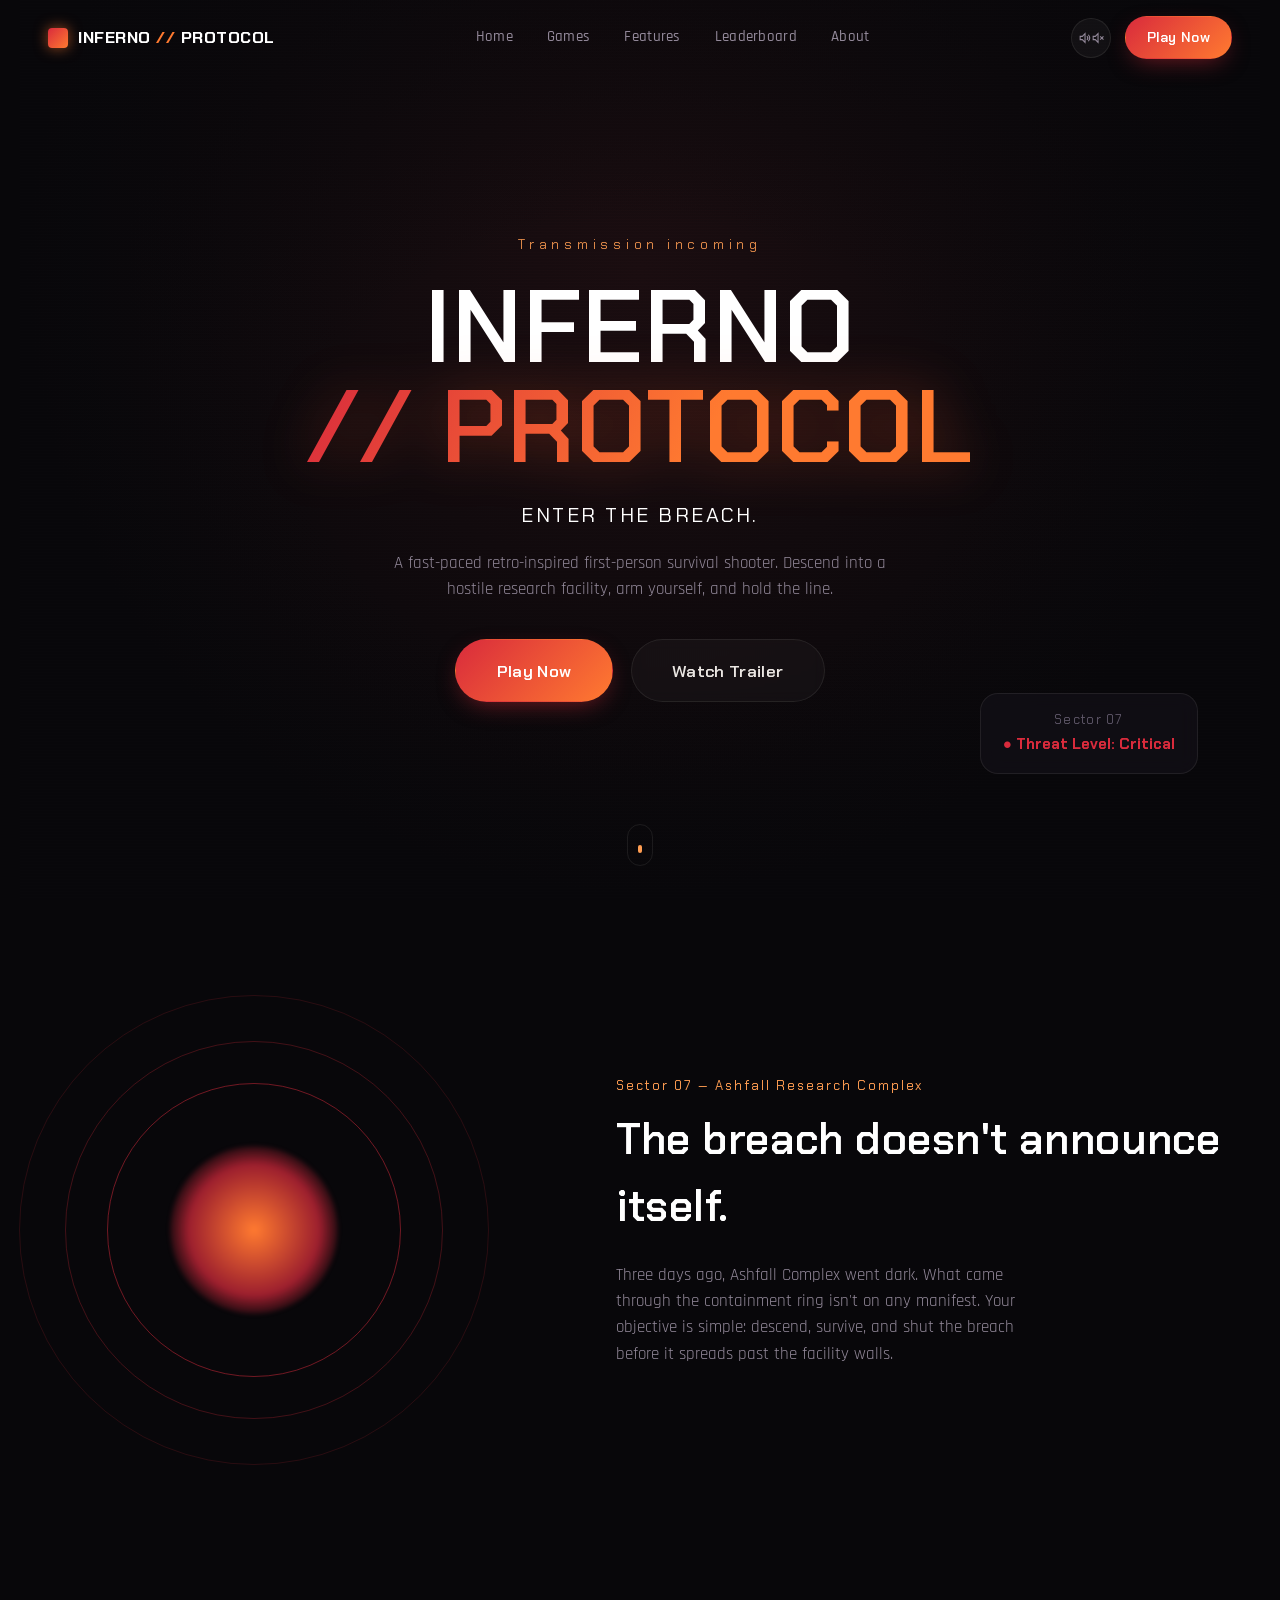
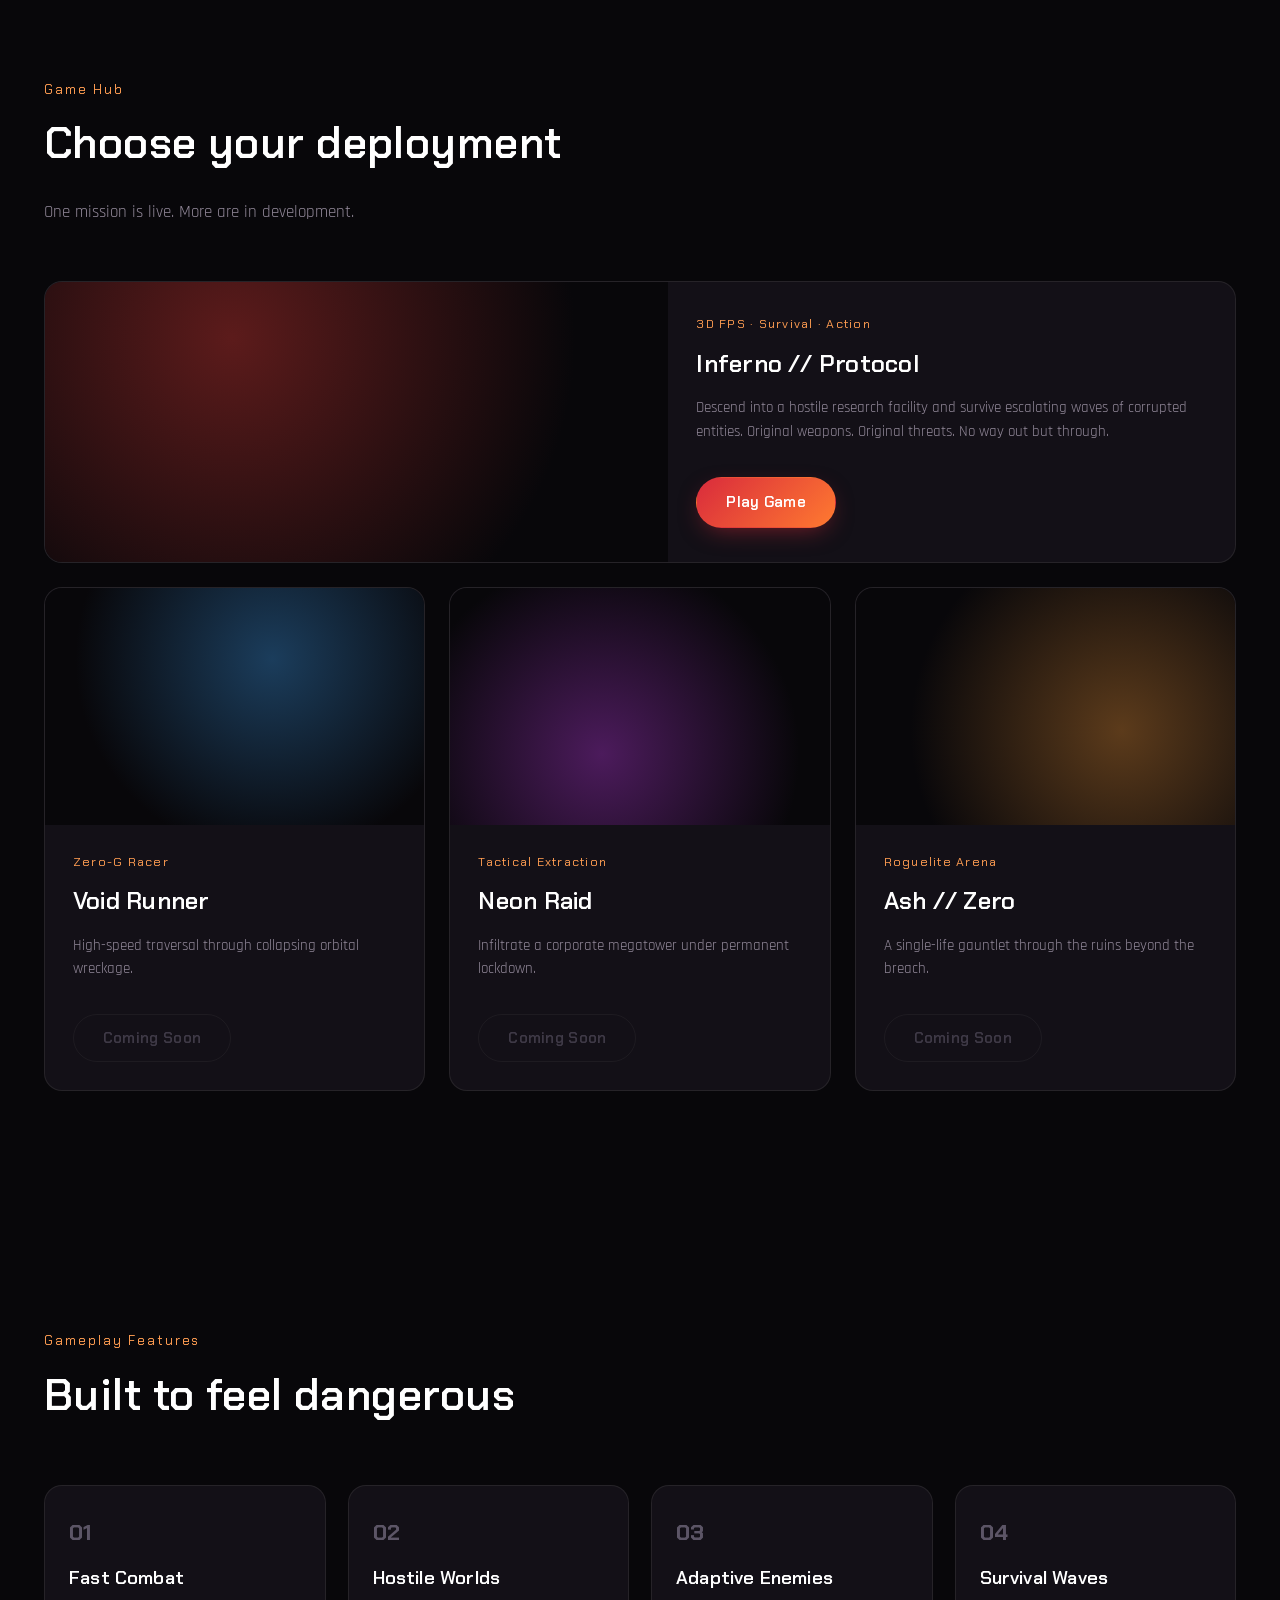
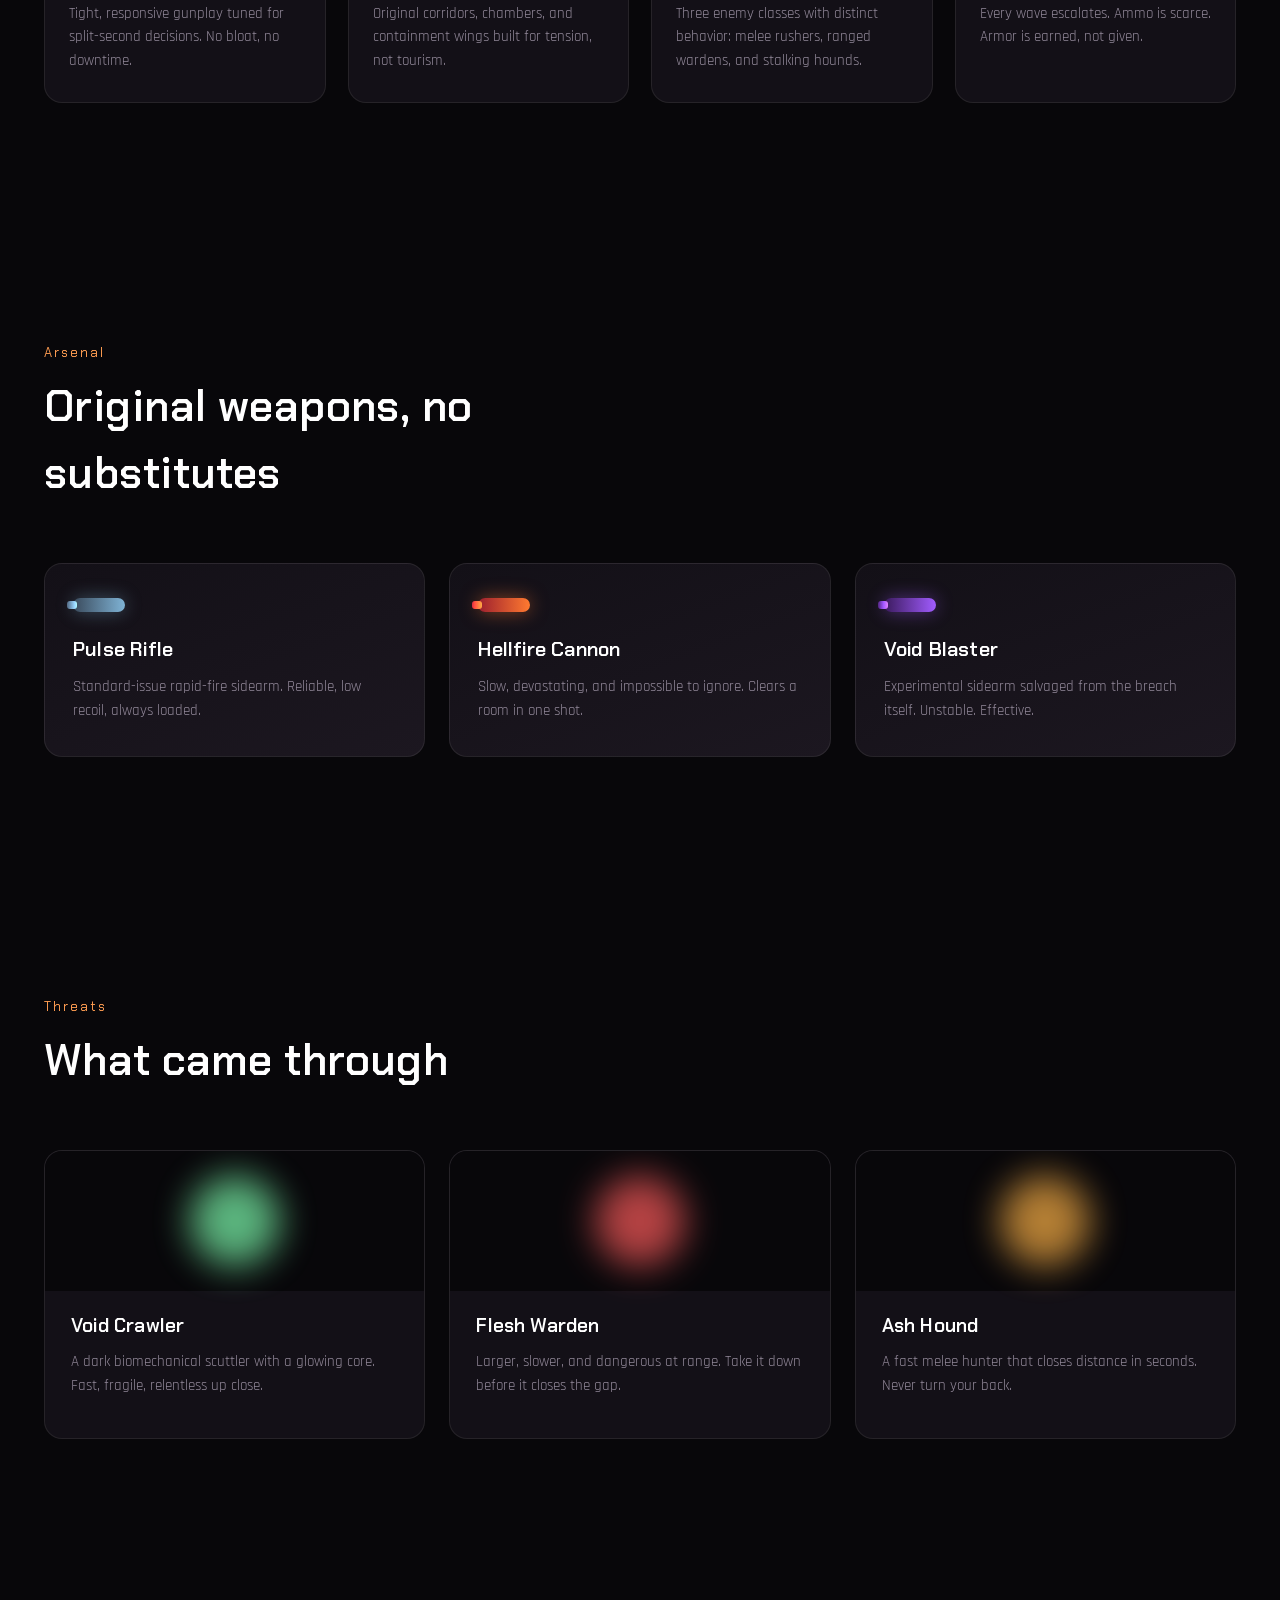
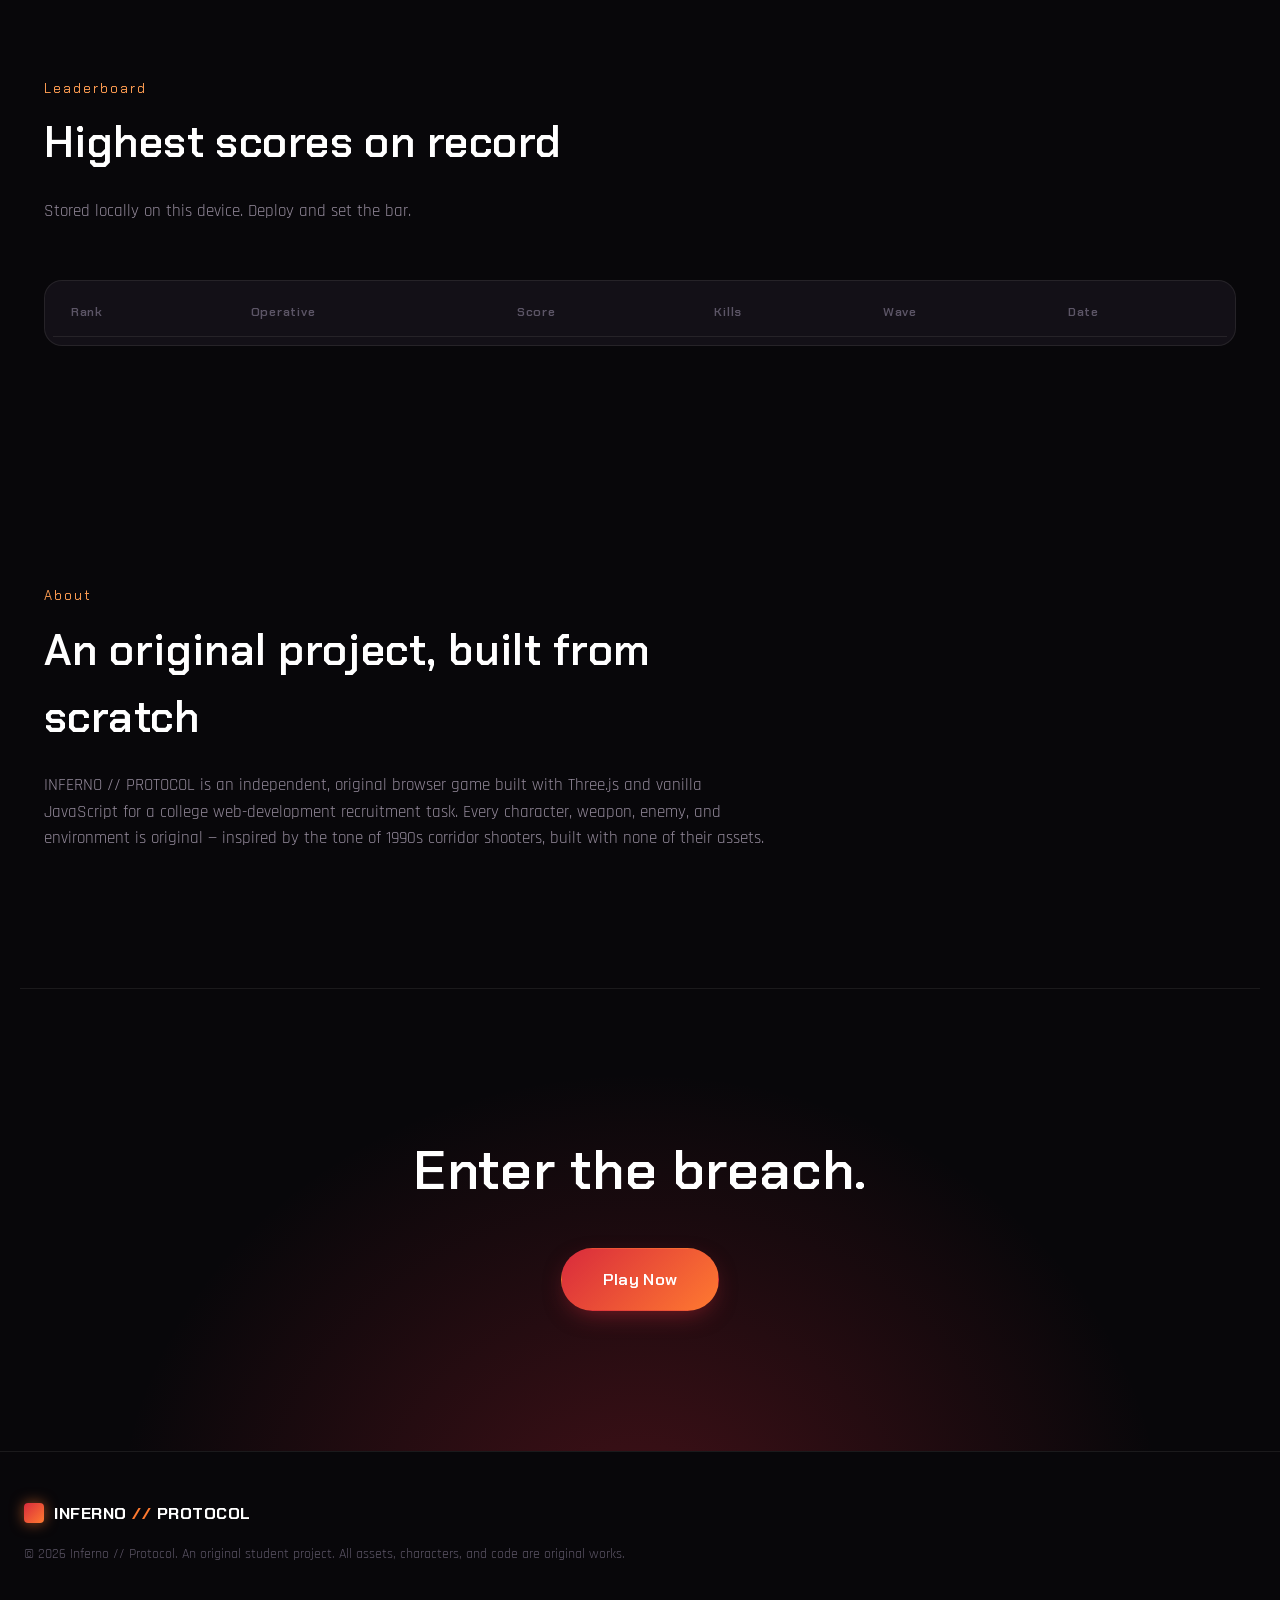
==== index.html @ a3c46cdd "Initial commit" ====
<!DOCTYPE html>
<html lang="en">
<head>
<meta charset="UTF-8">
<meta name="viewport" content="width=device-width, initial-scale=1.0, viewport-fit=cover">
<title>INFERNO // PROTOCOL — Enter the Breach</title>
<meta name="description" content="INFERNO // PROTOCOL — a fast-paced retro-inspired first-person survival shooter, playable free in your browser.">
<link rel="icon" href="data:image/svg+xml,<svg xmlns=%22http://www.w3.org/2000/svg%22 viewBox=%220 0 100 100%22><text y=%22.9em%22 font-size=%2290%22>🔥</text></svg>">
<link rel="preconnect" href="https://fonts.googleapis.com">
<link rel="preconnect" href="https://fonts.gstatic.com" crossorigin>
<link href="https://fonts.googleapis.com/css2?family=Rajdhani:wght@500;600;700&family=Chakra+Petch:wght@400;500;600;700&display=swap" rel="stylesheet">
<link rel="stylesheet" href="css/style.css">
<link rel="stylesheet" href="css/responsive.css">
</head>
<body>

<a class="skip-link" href="#main">Skip to content</a>

<!-- ============ NAVIGATION ============ -->
<header class="site-nav" id="siteNav">
  <div class="nav-inner">
    <a href="#top" class="nav-logo" aria-label="Inferno Protocol home">
      <span class="logo-mark" aria-hidden="true"></span>
      <span class="logo-text">INFERNO <span class="logo-slash">//</span> PROTOCOL</span>
    </a>

    <nav class="nav-links" id="navLinks" aria-label="Primary">
      <a href="#top">Home</a>
      <a href="#hub">Games</a>
      <a href="#features">Features</a>
      <a href="#leaderboard">Leaderboard</a>
      <a href="#about">About</a>
    </nav>

    <div class="nav-actions">
      <button class="icon-btn" id="soundToggle" aria-pressed="true" aria-label="Toggle sound">
        <svg id="soundOnIcon" viewBox="0 0 24 24" width="20" height="20" fill="none" stroke="currentColor" stroke-width="2"><path d="M4 9v6h4l5 5V4L8 9H4z"/><path d="M16.5 8.5a5 5 0 0 1 0 7"/><path d="M19 6a9 9 0 0 1 0 12"/></svg>
        <svg id="soundOffIcon" viewBox="0 0 24 24" width="20" height="20" fill="none" stroke="currentColor" stroke-width="2" hidden><path d="M4 9v6h4l5 5V4L8 9H4z"/><line x1="17" y1="9" x2="23" y2="15"/><line x1="23" y1="9" x2="17" y2="15"/></svg>
      </button>
      <a href="game/game.html" class="btn btn-pill btn-primary nav-play">Play Now</a>
      <button class="hamburger" id="hamburger" aria-label="Open menu" aria-expanded="false" aria-controls="mobileMenu">
        <span></span><span></span><span></span>
      </button>
    </div>
  </div>

  <div class="mobile-menu" id="mobileMenu">
    <a href="#top">Home</a>
    <a href="#hub">Games</a>
    <a href="#features">Features</a>
    <a href="#leaderboard">Leaderboard</a>
    <a href="#about">About</a>
    <a href="game/game.html" class="btn btn-pill btn-primary">Play Now</a>
  </div>
</header>

<main id="main">
<!-- ============ HERO ============ -->
<section class="hero" id="top">
  <div class="hero-bg" aria-hidden="true">
    <canvas id="heroCanvas"></canvas>
    <div class="hero-vignette"></div>
    <div class="hero-scanlines"></div>
  </div>

  <div class="hero-content">
    <p class="eyebrow-status" aria-hidden="true">Transmission incoming</p>
    <h1 class="hero-title">
      <span class="title-line">INFERNO</span>
      <span class="title-line title-slash">// PROTOCOL</span>
    </h1>
    <p class="hero-subtitle">Enter the breach.</p>
    <p class="hero-desc">A fast-paced retro-inspired first-person survival shooter. Descend into a hostile research facility, arm yourself, and hold the line.</p>

    <div class="hero-actions">
      <a href="game/game.html" class="btn btn-pill btn-primary btn-lg">Play Now</a>
      <button class="btn btn-pill btn-ghost btn-lg" id="watchTrailerBtn">Watch Trailer</button>
    </div>
  </div>

  <div class="status-card" role="status">
    <span class="status-label">Sector 07</span>
    <span class="status-value status-critical">Threat Level: Critical</span>
  </div>

  <button class="scroll-cue" id="scrollCue" aria-label="Scroll down">
    <span></span>
  </button>
</section>

<!-- ============ TRAILER MODAL ============ -->
<div class="modal" id="trailerModal" role="dialog" aria-modal="true" aria-label="Trailer preview" hidden>
  <div class="modal-backdrop" data-close-modal></div>
  <div class="modal-panel trailer-panel">
    <button class="modal-close" data-close-modal aria-label="Close trailer">&times;</button>
    <div class="trailer-frame">
      <p class="trailer-caption">SECTOR 07 // FIELD RECORDING</p>
      <div class="trailer-visual" aria-hidden="true">
        <div class="trailer-particles"></div>
      </div>
      <p class="trailer-note">No survivors filed a report. Deploy to find out why.</p>
    </div>
  </div>
</div>

<!-- ============ ENTER THE BREACH ============ -->
<section class="breach reveal" id="breach">
  <div class="breach-visual" aria-hidden="true">
    <div class="breach-core"></div>
    <div class="breach-ring ring-1"></div>
    <div class="breach-ring ring-2"></div>
    <div class="breach-ring ring-3"></div>
  </div>
  <div class="breach-copy">
    <p class="section-kicker">Sector 07 — Ashfall Research Complex</p>
    <h2>The breach doesn't announce itself.</h2>
    <p>Three days ago, Ashfall Complex went dark. What came through the containment ring isn't on any manifest. Your objective is simple: descend, survive, and shut the breach before it spreads past the facility walls.</p>
  </div>
</section>

<!-- ============ GAME HUB ============ -->
<section class="hub" id="hub">
  <div class="section-head reveal">
    <p class="section-kicker">Game Hub</p>
    <h2>Choose your deployment</h2>
    <p class="section-sub">One mission is live. More are in development.</p>
  </div>

  <div class="hub-grid">
    <article class="game-card game-card-featured reveal">
      <div class="game-card-media game-card-media--inferno" aria-hidden="true"></div>
      <div class="game-card-body">
        <p class="game-card-genre">3D FPS &middot; Survival &middot; Action</p>
        <h3>Inferno // Protocol</h3>
        <p class="game-card-desc">Descend into a hostile research facility and survive escalating waves of corrupted entities. Original weapons. Original threats. No way out but through.</p>
        <a href="game/game.html" class="btn btn-pill btn-primary">Play Game</a>
      </div>
    </article>

    <article class="game-card reveal">
      <div class="game-card-media game-card-media--void" aria-hidden="true"></div>
      <div class="game-card-body">
        <p class="game-card-genre">Zero-G Racer</p>
        <h3>Void Runner</h3>
        <p class="game-card-desc">High-speed traversal through collapsing orbital wreckage.</p>
        <button class="btn btn-pill btn-outline" disabled>Coming Soon</button>
      </div>
    </article>

    <article class="game-card reveal">
      <div class="game-card-media game-card-media--neon" aria-hidden="true"></div>
      <div class="game-card-body">
        <p class="game-card-genre">Tactical Extraction</p>
        <h3>Neon Raid</h3>
        <p class="game-card-desc">Infiltrate a corporate megatower under permanent lockdown.</p>
        <button class="btn btn-pill btn-outline" disabled>Coming Soon</button>
      </div>
    </article>

    <article class="game-card reveal">
      <div class="game-card-media game-card-media--ash" aria-hidden="true"></div>
      <div class="game-card-body">
        <p class="game-card-genre">Roguelite Arena</p>
        <h3>Ash // Zero</h3>
        <p class="game-card-desc">A single-life gauntlet through the ruins beyond the breach.</p>
        <button class="btn btn-pill btn-outline" disabled>Coming Soon</button>
      </div>
    </article>
  </div>
</section>

<!-- ============ GAMEPLAY FEATURES ============ -->
<section class="features" id="features">
  <div class="section-head reveal">
    <p class="section-kicker">Gameplay Features</p>
    <h2>Built to feel dangerous</h2>
  </div>

  <div class="features-grid">
    <article class="feature-card reveal">
      <span class="feature-index">01</span>
      <h3>Fast Combat</h3>
      <p>Tight, responsive gunplay tuned for split-second decisions. No bloat, no downtime.</p>
    </article>
    <article class="feature-card reveal">
      <span class="feature-index">02</span>
      <h3>Hostile Worlds</h3>
      <p>Original corridors, chambers, and containment wings built for tension, not tourism.</p>
    </article>
    <article class="feature-card reveal">
      <span class="feature-index">03</span>
      <h3>Adaptive Enemies</h3>
      <p>Three enemy classes with distinct behavior: melee rushers, ranged wardens, and stalking hounds.</p>
    </article>
    <article class="feature-card reveal">
      <span class="feature-index">04</span>
      <h3>Survival Waves</h3>
      <p>Every wave escalates. Ammo is scarce. Armor is earned, not given.</p>
    </article>
  </div>
</section>

<!-- ============ ARSENAL ============ -->
<section class="arsenal" id="arsenal">
  <div class="section-head reveal">
    <p class="section-kicker">Arsenal</p>
    <h2>Original weapons, no substitutes</h2>
  </div>
  <div class="arsenal-grid">
    <article class="arsenal-card reveal">
      <div class="arsenal-icon arsenal-icon--pulse" aria-hidden="true"></div>
      <h3>Pulse Rifle</h3>
      <p>Standard-issue rapid-fire sidearm. Reliable, low recoil, always loaded.</p>
    </article>
    <article class="arsenal-card reveal">
      <div class="arsenal-icon arsenal-icon--hellfire" aria-hidden="true"></div>
      <h3>Hellfire Cannon</h3>
      <p>Slow, devastating, and impossible to ignore. Clears a room in one shot.</p>
    </article>
    <article class="arsenal-card reveal">
      <div class="arsenal-icon arsenal-icon--void" aria-hidden="true"></div>
      <h3>Void Blaster</h3>
      <p>Experimental sidearm salvaged from the breach itself. Unstable. Effective.</p>
    </article>
  </div>
</section>

<!-- ============ THREATS ============ -->
<section class="threats" id="threats">
  <div class="section-head reveal">
    <p class="section-kicker">Threats</p>
    <h2>What came through</h2>
  </div>
  <div class="threats-grid">
    <article class="threat-card reveal">
      <div class="threat-glow threat-glow--crawler" aria-hidden="true"></div>
      <h3>Void Crawler</h3>
      <p>A dark biomechanical scuttler with a glowing core. Fast, fragile, relentless up close.</p>
    </article>
    <article class="threat-card reveal">
      <div class="threat-glow threat-glow--warden" aria-hidden="true"></div>
      <h3>Flesh Warden</h3>
      <p>Larger, slower, and dangerous at range. Take it down before it closes the gap.</p>
    </article>
    <article class="threat-card reveal">
      <div class="threat-glow threat-glow--hound" aria-hidden="true"></div>
      <h3>Ash Hound</h3>
      <p>A fast melee hunter that closes distance in seconds. Never turn your back.</p>
    </article>
  </div>
</section>

<!-- ============ LEADERBOARD ============ -->
<section class="leaderboard-section" id="leaderboard">
  <div class="section-head reveal">
    <p class="section-kicker">Leaderboard</p>
    <h2>Highest scores on record</h2>
    <p class="section-sub">Stored locally on this device. Deploy and set the bar.</p>
  </div>

  <div class="leaderboard-panel reveal">
    <table class="leaderboard-table" id="leaderboardTable">
      <thead>
        <tr><th>Rank</th><th>Operative</th><th>Score</th><th>Kills</th><th>Wave</th><th>Date</th></tr>
      </thead>
      <tbody id="leaderboardBody">
        <!-- populated by leaderboard.js -->
      </tbody>
    </table>
    <p class="leaderboard-empty" id="leaderboardEmpty" hidden>No runs recorded yet. Be the first to breach Sector 07.</p>
  </div>
</section>

<!-- ============ ABOUT ============ -->
<section class="about" id="about">
  <div class="about-inner reveal">
    <p class="section-kicker">About</p>
    <h2>An original project, built from scratch</h2>
    <p>INFERNO // PROTOCOL is an independent, original browser game built with Three.js and vanilla JavaScript for a college web-development recruitment task. Every character, weapon, enemy, and environment is original — inspired by the tone of 1990s corridor shooters, built with none of their assets.</p>
  </div>
</section>

<!-- ============ FINAL CTA ============ -->
<section class="final-cta reveal">
  <div class="final-cta-bg" aria-hidden="true"></div>
  <h2>Enter the breach.</h2>
  <a href="game/game.html" class="btn btn-pill btn-primary btn-lg">Play Now</a>
</section>
</main>

<!-- ============ FOOTER ============ -->
<footer class="site-footer">
  <div class="footer-inner">
    <a href="#top" class="nav-logo">
      <span class="logo-mark" aria-hidden="true"></span>
      <span class="logo-text">INFERNO <span class="logo-slash">//</span> PROTOCOL</span>
    </a>
    <p>&copy; 2026 Inferno // Protocol. An original student project. All assets, characters, and code are original works.</p>
  </div>
</footer>

<script type="module" src="js/app.js"></script>
</body>
</html>
---- css/style.css ----
/* ==========================================================================
   INFERNO // PROTOCOL — Core Stylesheet
   ========================================================================== */

:root {
  /* Color tokens */
  --c-void:        #08070a;
  --c-charcoal:     #131017;
  --c-charcoal-2:   #1c1720;
  --c-line:         rgba(255, 246, 240, 0.08);
  --c-text:         #eae6e2;
  --c-text-muted:   #93899a;
  --c-text-dim:     #5c5566;
  --c-crimson:      #9c1f2e;
  --c-crimson-2:    #d92b3c;
  --c-fire:         #ff7a30;
  --c-fire-soft:    #ff9d52;
  --c-ember:        #3a1420;

  /* Type */
  --f-display: 'Chakra Petch', 'Rajdhani', sans-serif;
  --f-body: 'Rajdhani', 'Chakra Petch', sans-serif;

  /* Layout */
  --nav-h: 76px;
  --container: 1240px;
  --radius-pill: 999px;
  --radius-card: 18px;
  --ease: cubic-bezier(0.22, 1, 0.36, 1);
}

/* ---------- Reset ---------- */
*, *::before, *::after { box-sizing: border-box; }
html { scroll-behavior: smooth; }
@media (prefers-reduced-motion: reduce) {
  html { scroll-behavior: auto; }
  *, *::before, *::after {
    animation-duration: 0.01ms !important;
    animation-iteration-count: 1 !important;
    transition-duration: 0.01ms !important;
    scroll-behavior: auto !important;
  }
}
body {
  margin: 0;
  background: var(--c-void);
  color: var(--c-text);
  font-family: var(--f-body);
  font-size: 17px;
  line-height: 1.55;
  -webkit-font-smoothing: antialiased;
  overflow-x: hidden;
}
h1, h2, h3, h4 {
  font-family: var(--f-display);
  font-weight: 600;
  margin: 0 0 0.5em;
  letter-spacing: 0.01em;
  color: #fff;
}
p { margin: 0 0 1em; color: var(--c-text-muted); }
a { color: inherit; text-decoration: none; }
img { max-width: 100%; display: block; }
button { font-family: inherit; cursor: pointer; }
ul { list-style: none; margin: 0; padding: 0; }

.skip-link {
  position: absolute; left: -999px; top: 0;
  background: var(--c-fire); color: #000; padding: 12px 20px;
  z-index: 999; border-radius: 0 0 8px 0;
}
.skip-link:focus { left: 0; }

:focus-visible {
  outline: 2px solid var(--c-fire-soft);
  outline-offset: 3px;
}

/* ---------- Buttons ---------- */
.btn {
  display: inline-flex;
  align-items: center;
  justify-content: center;
  gap: 0.5em;
  padding: 0.85em 1.9em;
  font-family: var(--f-display);
  font-weight: 600;
  font-size: 0.95rem;
  letter-spacing: 0.02em;
  border: 1px solid transparent;
  transition: transform 0.25s var(--ease), box-shadow 0.25s var(--ease), background 0.25s var(--ease), border-color 0.25s var(--ease);
  white-space: nowrap;
}
.btn-pill { border-radius: var(--radius-pill); }
.btn-lg { padding: 1.05em 2.4em; font-size: 1.05rem; }
.btn-primary {
  background: linear-gradient(135deg, var(--c-crimson-2), var(--c-fire));
  color: #fff;
  box-shadow: 0 8px 24px -8px rgba(217, 43, 60, 0.55);
}
.btn-primary:hover { transform: translateY(-2px); box-shadow: 0 12px 32px -8px rgba(255, 122, 48, 0.6); }
.btn-ghost {
  background: rgba(255,255,255,0.03);
  color: var(--c-text);
  border-color: var(--c-line);
  backdrop-filter: blur(6px);
}
.btn-ghost:hover { border-color: var(--c-fire-soft); background: rgba(255,122,48,0.08); }
.btn-outline {
  background: transparent;
  color: var(--c-text-dim);
  border-color: var(--c-line);
}
.btn[disabled] { cursor: not-allowed; opacity: 0.6; }

.icon-btn {
  display: inline-flex; align-items: center; justify-content: center;
  width: 40px; height: 40px; border-radius: 50%;
  background: rgba(255,255,255,0.04);
  border: 1px solid var(--c-line);
  color: var(--c-text-muted);
  transition: color 0.2s, border-color 0.2s;
}
.icon-btn:hover { color: var(--c-fire-soft); border-color: var(--c-fire-soft); }

/* ---------- Navigation ---------- */
.site-nav {
  position: fixed; top: 0; left: 0; right: 0; z-index: 200;
  height: var(--nav-h);
  transition: background 0.35s var(--ease), border-color 0.35s var(--ease), backdrop-filter 0.35s var(--ease);
  border-bottom: 1px solid transparent;
}
.site-nav.is-scrolled {
  background: rgba(8, 7, 10, 0.82);
  backdrop-filter: blur(14px);
  border-bottom-color: var(--c-line);
}
.nav-inner {
  max-width: var(--container);
  margin: 0 auto;
  height: 100%;
  padding: 0 28px;
  display: flex;
  align-items: center;
  justify-content: space-between;
  gap: 24px;
}
.nav-logo { display: flex; align-items: center; gap: 10px; font-family: var(--f-display); }
.logo-mark {
  width: 20px; height: 20px; border-radius: 4px;
  background: linear-gradient(135deg, var(--c-crimson-2), var(--c-fire));
  box-shadow: 0 0 14px rgba(255,122,48,0.6);
  flex-shrink: 0;
}
.logo-text { font-weight: 700; font-size: 1.05rem; letter-spacing: 0.03em; color: #fff; }
.logo-slash { color: var(--c-fire); }

.nav-links { display: flex; gap: 34px; }
.nav-links a {
  font-size: 0.92rem; font-weight: 500; color: var(--c-text-muted);
  letter-spacing: 0.02em;
  position: relative;
  padding: 6px 0;
  transition: color 0.2s;
}
.nav-links a:hover { color: #fff; }
.nav-links a::after {
  content: ''; position: absolute; left: 0; bottom: 0; height: 1px; width: 0;
  background: var(--c-fire); transition: width 0.25s var(--ease);
}
.nav-links a:hover::after { width: 100%; }

.nav-actions { display: flex; align-items: center; gap: 14px; }
.nav-play { padding: 0.65em 1.5em; font-size: 0.88rem; }

.hamburger {
  display: none; flex-direction: column; justify-content: center; gap: 5px;
  width: 40px; height: 40px; background: none; border: none;
}
.hamburger span { display: block; width: 22px; height: 2px; background: #fff; margin: 0 auto; transition: transform 0.25s, opacity 0.25s; }
.hamburger[aria-expanded="true"] span:nth-child(1) { transform: translateY(7px) rotate(45deg); }
.hamburger[aria-expanded="true"] span:nth-child(2) { opacity: 0; }
.hamburger[aria-expanded="true"] span:nth-child(3) { transform: translateY(-7px) rotate(-45deg); }

.mobile-menu {
  display: none;
  position: fixed; top: var(--nav-h); left: 0; right: 0;
  background: rgba(8,7,10,0.98);
  border-bottom: 1px solid var(--c-line);
  flex-direction: column;
  padding: 20px 28px 28px;
  gap: 18px;
  transform: translateY(-12px);
  opacity: 0;
  pointer-events: none;
  transition: transform 0.3s var(--ease), opacity 0.3s var(--ease);
}
.mobile-menu.is-open { transform: translateY(0); opacity: 1; pointer-events: auto; }
.mobile-menu a { font-size: 1.05rem; color: var(--c-text); }
.mobile-menu .btn { align-self: flex-start; margin-top: 6px; }

/* ---------- Hero ---------- */
.hero {
  position: relative;
  min-height: 100svh;
  display: flex;
  flex-direction: column;
  align-items: center;
  justify-content: center;
  text-align: center;
  padding: calc(var(--nav-h) + 40px) 24px 80px;
  overflow: hidden;
}
.hero-bg { position: absolute; inset: 0; z-index: 0; background: radial-gradient(ellipse at 50% 30%, #1a0d10 0%, var(--c-void) 70%); }
#heroCanvas { position: absolute; inset: 0; width: 100%; height: 100%; display: block; }
.hero-vignette {
  position: absolute; inset: 0;
  background: radial-gradient(ellipse at center, transparent 35%, rgba(8,7,10,0.9) 100%);
}
.hero-scanlines {
  position: absolute; inset: 0; opacity: 0.05; mix-blend-mode: overlay;
  background: repeating-linear-gradient(to bottom, #fff 0px, #fff 1px, transparent 1px, transparent 3px);
}
.hero-content { position: relative; z-index: 2; max-width: 780px; }
.eyebrow-status {
  font-family: var(--f-display);
  color: var(--c-fire-soft);
  font-size: 0.85rem;
  letter-spacing: 0.35em;
  margin-bottom: 22px;
  opacity: 0.85;
}
.hero-title { font-size: clamp(3rem, 9vw, 6.4rem); line-height: 0.98; margin-bottom: 22px; }
.title-line { display: block; }
.title-slash {
  background: linear-gradient(120deg, var(--c-crimson-2), var(--c-fire) 60%);
  -webkit-background-clip: text; background-clip: text; color: transparent;
  filter: drop-shadow(0 0 26px rgba(255,90,40,0.35));
}
.hero-subtitle {
  font-family: var(--f-display); color: #fff; font-size: 1.3rem;
  letter-spacing: 0.12em; text-transform: uppercase; margin-bottom: 18px;
}
.hero-desc { max-width: 540px; margin: 0 auto 36px; font-size: 1.08rem; }
.hero-actions { display: flex; gap: 18px; justify-content: center; flex-wrap: wrap; }

.status-card {
  position: absolute; right: 5%; bottom: 14%;
  z-index: 2;
  background: rgba(19,16,23,0.7);
  border: 1px solid var(--c-line);
  backdrop-filter: blur(10px);
  border-radius: var(--radius-card);
  padding: 16px 22px;
  display: flex; flex-direction: column; gap: 4px;
  animation: floatCard 5s ease-in-out infinite;
}
@keyframes floatCard { 0%,100% { transform: translateY(0); } 50% { transform: translateY(-10px); } }
.status-label { font-family: var(--f-display); font-size: 0.8rem; color: var(--c-text-dim); letter-spacing: 0.1em; }
.status-critical { color: var(--c-crimson-2); font-family: var(--f-display); font-weight: 700; font-size: 0.95rem; }
.status-critical::before { content: '● '; animation: pulseDot 1.4s infinite; }
@keyframes pulseDot { 0%,100% { opacity: 1; } 50% { opacity: 0.25; } }

.scroll-cue {
  position: absolute; bottom: 34px; left: 50%; transform: translateX(-50%);
  z-index: 2; width: 26px; height: 42px; border: 1px solid var(--c-line);
  border-radius: 14px; background: none;
}
.scroll-cue span {
  display: block; width: 4px; height: 8px; border-radius: 2px;
  background: var(--c-fire-soft); margin: 8px auto 0;
  animation: scrollDown 1.8s infinite;
}
@keyframes scrollDown { 0% { opacity: 0; transform: translateY(0); } 30% { opacity: 1; } 100% { opacity: 0; transform: translateY(14px); } }

/* ---------- Modal / trailer ---------- */
.modal { position: fixed; inset: 0; z-index: 500; display: flex; align-items: center; justify-content: center; padding: 24px; }
.modal[hidden] { display: none; }
.modal-backdrop { position: absolute; inset: 0; background: rgba(5,4,6,0.85); backdrop-filter: blur(6px); }
.modal-panel {
  position: relative; z-index: 1; max-width: 720px; width: 100%;
  background: var(--c-charcoal); border: 1px solid var(--c-line);
  border-radius: var(--radius-card); padding: 32px;
  animation: modalIn 0.3s var(--ease);
}
@keyframes modalIn { from { opacity: 0; transform: translateY(16px) scale(0.98); } to { opacity: 1; transform: none; } }
.modal-close {
  position: absolute; top: 16px; right: 16px; width: 36px; height: 36px;
  border-radius: 50%; border: 1px solid var(--c-line); background: rgba(255,255,255,0.04);
  color: #fff; font-size: 1.3rem; line-height: 1;
}
.trailer-caption { font-family: var(--f-display); color: var(--c-fire-soft); letter-spacing: 0.15em; font-size: 0.8rem; margin-bottom: 16px; }
.trailer-visual {
  aspect-ratio: 16/9; border-radius: 12px; overflow: hidden; position: relative;
  background: radial-gradient(circle at 50% 40%, var(--c-ember), var(--c-void));
  border: 1px solid var(--c-line);
}
.trailer-particles { position: absolute; inset: 0; }
.trailer-particles::before, .trailer-particles::after {
  content: ''; position: absolute; width: 3px; height: 3px; border-radius: 50%;
  background: var(--c-fire); box-shadow: 0 0 12px 3px var(--c-fire);
  animation: emberFloat 4s linear infinite;
}
.trailer-particles::after { left: 60%; animation-duration: 6s; animation-delay: 1.5s; }
.trailer-particles::before { left: 30%; top: 80%; }
@keyframes emberFloat { from { transform: translateY(0); opacity: 1; } to { transform: translateY(-220px); opacity: 0; } }
.trailer-note { margin-top: 16px; font-style: italic; color: var(--c-text-dim); }

/* ---------- Section shared ---------- */
main > section { padding: 120px 24px; max-width: var(--container); margin: 0 auto; position: relative; }
.section-head { max-width: 640px; margin-bottom: 56px; }
.section-kicker {
  font-family: var(--f-display); color: var(--c-fire-soft); font-size: 0.82rem;
  letter-spacing: 0.15em; margin-bottom: 10px;
}
.section-sub { font-size: 1.05rem; }
main > section h2 { font-size: clamp(1.9rem, 3.6vw, 2.7rem); }

.reveal { opacity: 0; transform: translateY(28px); transition: opacity 0.7s var(--ease), transform 0.7s var(--ease); }
.reveal.is-visible { opacity: 1; transform: none; }

/* ---------- Breach section ---------- */
.breach { display: grid; grid-template-columns: 0.9fr 1.1fr; gap: 64px; align-items: center; }
.breach-visual { position: relative; aspect-ratio: 1/1; max-width: 420px; }
.breach-core {
  position: absolute; inset: 30%; border-radius: 50%;
  background: radial-gradient(circle, var(--c-fire) 0%, var(--c-crimson) 55%, transparent 75%);
  filter: blur(2px);
  animation: coreThrob 3s ease-in-out infinite;
}
@keyframes coreThrob { 0%,100% { transform: scale(1); opacity: 0.9; } 50% { transform: scale(1.08); opacity: 1; } }
.breach-ring { position: absolute; border: 1px solid var(--c-crimson-2); border-radius: 50%; opacity: 0.5; }
.ring-1 { inset: 15%; animation: spin 14s linear infinite; }
.ring-2 { inset: 5%; opacity: 0.28; animation: spin 22s linear infinite reverse; }
.ring-3 { inset: -6%; opacity: 0.16; animation: spin 30s linear infinite; }
@keyframes spin { to { transform: rotate(360deg); } }
.breach-copy p { max-width: 46ch; }

/* ---------- Game Hub ---------- */
.hub-grid { display: grid; grid-template-columns: repeat(3, 1fr); gap: 24px; }
.game-card {
  grid-column: span 1;
  background: var(--c-charcoal);
  border: 1px solid var(--c-line);
  border-radius: var(--radius-card);
  overflow: hidden;
  display: flex; flex-direction: column;
  transition: transform 0.35s var(--ease), border-color 0.35s var(--ease), box-shadow 0.35s var(--ease);
}
.game-card:hover { transform: translateY(-6px); border-color: rgba(255,122,48,0.4); box-shadow: 0 20px 44px -20px rgba(0,0,0,0.6); }
.game-card-featured { grid-column: span 3; display: grid; grid-template-columns: 1.1fr 1fr; }
.game-card-media { aspect-ratio: 16/10; background-size: cover; position: relative; }
.game-card-featured .game-card-media { aspect-ratio: auto; height: 100%; min-height: 280px; }
.game-card-media--inferno { background: radial-gradient(circle at 30% 20%, #5c1b1b, var(--c-void) 70%), linear-gradient(160deg, var(--c-charcoal-2), var(--c-void)); }
.game-card-media--void { background: radial-gradient(circle at 60% 30%, #1b3d5c, var(--c-void) 70%); }
.game-card-media--neon { background: radial-gradient(circle at 40% 70%, #4c1b5c, var(--c-void) 70%); }
.game-card-media--ash { background: radial-gradient(circle at 70% 60%, #5c3b1b, var(--c-void) 70%); }
.game-card-body { padding: 28px; display: flex; flex-direction: column; gap: 10px; flex: 1; justify-content: center; }
.game-card-genre { font-family: var(--f-display); color: var(--c-fire-soft); font-size: 0.78rem; letter-spacing: 0.1em; margin: 0; }
.game-card-body h3 { font-size: 1.5rem; margin-bottom: 4px; }
.game-card-desc { font-size: 0.96rem; }
.game-card .btn { align-self: flex-start; margin-top: 8px; }

/* ---------- Features ---------- */
.features-grid { display: grid; grid-template-columns: repeat(4, 1fr); gap: 22px; }
.feature-card {
  background: var(--c-charcoal); border: 1px solid var(--c-line); border-radius: var(--radius-card);
  padding: 30px 24px; transition: border-color 0.3s, transform 0.3s var(--ease);
}
.feature-card:hover { border-color: rgba(255,122,48,0.35); transform: translateY(-4px); }
.feature-index { font-family: var(--f-display); color: var(--c-text-dim); font-size: 1.4rem; font-weight: 700; }
.feature-card h3 { margin-top: 14px; font-size: 1.15rem; }
.feature-card p { font-size: 0.94rem; margin: 0; }

/* ---------- Arsenal ---------- */
.arsenal-grid { display: grid; grid-template-columns: repeat(3, 1fr); gap: 24px; }
.arsenal-card {
  background: linear-gradient(160deg, var(--c-charcoal), var(--c-charcoal-2));
  border: 1px solid var(--c-line); border-radius: var(--radius-card);
  padding: 34px 28px; text-align: left;
  transition: transform 0.3s var(--ease), border-color 0.3s;
}
.arsenal-card:hover { transform: translateY(-4px) rotate(-0.4deg); border-color: rgba(255,122,48,0.35); }
.arsenal-icon { width: 52px; height: 14px; border-radius: 8px; margin-bottom: 22px; position: relative; }
.arsenal-icon::after { content: ''; position: absolute; left: -6px; top: 3px; width: 10px; height: 8px; border-radius: 3px; background: inherit; filter: brightness(1.4); }
.arsenal-icon--pulse { background: linear-gradient(90deg, #3a4a5c, #7fb3d5); box-shadow: 0 0 18px rgba(127,179,213,0.4); }
.arsenal-icon--hellfire { background: linear-gradient(90deg, var(--c-crimson), var(--c-fire)); box-shadow: 0 0 18px rgba(255,122,48,0.5); }
.arsenal-icon--void { background: linear-gradient(90deg, #3a1a5c, #a15cff); box-shadow: 0 0 18px rgba(161,92,255,0.45); }
.arsenal-card h3 { font-size: 1.25rem; }
.arsenal-card p { font-size: 0.94rem; margin: 0; }

/* ---------- Threats ---------- */
.threats-grid { display: grid; grid-template-columns: repeat(3, 1fr); gap: 24px; }
.threat-card {
  background: var(--c-charcoal); border: 1px solid var(--c-line); border-radius: var(--radius-card);
  padding: 0; overflow: hidden;
  transition: transform 0.3s var(--ease);
}
.threat-card:hover { transform: translateY(-4px); }
.threat-glow { height: 140px; position: relative; }
.threat-glow::before {
  content: ''; position: absolute; width: 90px; height: 90px; border-radius: 50%;
  top: 50%; left: 50%; transform: translate(-50%,-50%); filter: blur(18px); opacity: 0.7;
}
.threat-glow--crawler::before { background: #7fffb0; }
.threat-glow--warden::before { background: #ff5c5c; }
.threat-glow--hound::before { background: #ffb347; }
.threat-glow { background: var(--c-void); }
.threat-card h3, .threat-card p { padding-left: 26px; padding-right: 26px; }
.threat-card h3 { margin-top: 20px; font-size: 1.2rem; }
.threat-card p { padding-bottom: 26px; font-size: 0.94rem; }

/* ---------- Leaderboard ---------- */
.leaderboard-panel {
  background: var(--c-charcoal); border: 1px solid var(--c-line);
  border-radius: var(--radius-card); overflow: hidden; padding: 8px;
}
.leaderboard-table { width: 100%; border-collapse: collapse; font-family: var(--f-display); }
.leaderboard-table th, .leaderboard-table td { padding: 14px 18px; text-align: left; font-size: 0.92rem; }
.leaderboard-table thead th { color: var(--c-text-dim); font-weight: 600; letter-spacing: 0.06em; font-size: 0.78rem; border-bottom: 1px solid var(--c-line); }
.leaderboard-table tbody tr { border-bottom: 1px solid var(--c-line); }
.leaderboard-table tbody tr:last-child { border-bottom: none; }
.leaderboard-table tbody tr:hover { background: rgba(255,122,48,0.05); }
.leaderboard-table td:first-child { color: var(--c-fire-soft); font-weight: 700; }
.leaderboard-empty { text-align: center; padding: 40px 20px; margin: 0; }

/* ---------- About ---------- */
.about-inner { max-width: 720px; }

/* ---------- Final CTA ---------- */
.final-cta {
  position: relative; text-align: center; padding: 140px 24px !important;
  border-top: 1px solid var(--c-line);
  overflow: hidden;
}
.final-cta-bg {
  position: absolute; inset: 0;
  background: radial-gradient(ellipse at 50% 120%, rgba(217,43,60,0.28), transparent 60%);
}
.final-cta h2 { position: relative; font-size: clamp(2rem, 5vw, 3.4rem); margin-bottom: 34px; }
.final-cta .btn { position: relative; }

/* ---------- Footer ---------- */
.site-footer { border-top: 1px solid var(--c-line); padding: 48px 24px; }
.footer-inner {
  max-width: var(--container); margin: 0 auto; display: flex;
  flex-direction: column; gap: 18px; align-items: flex-start;
}
.footer-inner p { font-size: 0.86rem; color: var(--c-text-dim); margin: 0; }
---- css/responsive.css ----
/* ==========================================================================
   Responsive breakpoints — 1920 / 1440 / 1024 / 768 / 390 / 375
   ========================================================================== */

@media (max-width: 1200px) {
  .hub-grid { grid-template-columns: repeat(2, 1fr); }
  .game-card-featured { grid-column: span 2; }
  .features-grid { grid-template-columns: repeat(2, 1fr); }
}

@media (max-width: 1024px) {
  main > section { padding: 96px 24px; }
  .breach { grid-template-columns: 1fr; text-align: left; gap: 40px; }
  .breach-visual { max-width: 300px; margin: 0 auto; }
  .arsenal-grid, .threats-grid { grid-template-columns: repeat(2, 1fr); }
  .status-card { right: 4%; bottom: 8%; }
}

@media (max-width: 900px) {
  .nav-links { display: none; }
  .hamburger { display: flex; }
  .mobile-menu { display: flex; }
}

@media (max-width: 768px) {
  :root { --nav-h: 66px; }
  .nav-inner { padding: 0 18px; }
  .nav-play { display: none; }
  .hero { padding: calc(var(--nav-h) + 24px) 20px 64px; }
  .hero-title { font-size: clamp(2.6rem, 12vw, 4rem); }
  .status-card { position: static; margin: 32px auto 0; width: fit-content; animation: none; }
  main > section { padding: 76px 20px; }
  .hub-grid, .arsenal-grid, .threats-grid, .features-grid { grid-template-columns: 1fr; }
  .game-card-featured { grid-column: span 1; grid-template-columns: 1fr; }
  .game-card-featured .game-card-media { min-height: 200px; }
  .leaderboard-panel { overflow-x: auto; }
  .leaderboard-table { min-width: 560px; }
  .final-cta { padding: 96px 20px !important; }
}

@media (max-width: 480px) {
  .hero-actions { flex-direction: column; width: 100%; }
  .hero-actions .btn { width: 100%; }
  .footer-inner { align-items: flex-start; }
}

@media (max-width: 400px) {
  .hero-title { font-size: 2.3rem; }
  .hero-subtitle { font-size: 1.05rem; }
  main > section h2 { font-size: 1.6rem; }
}
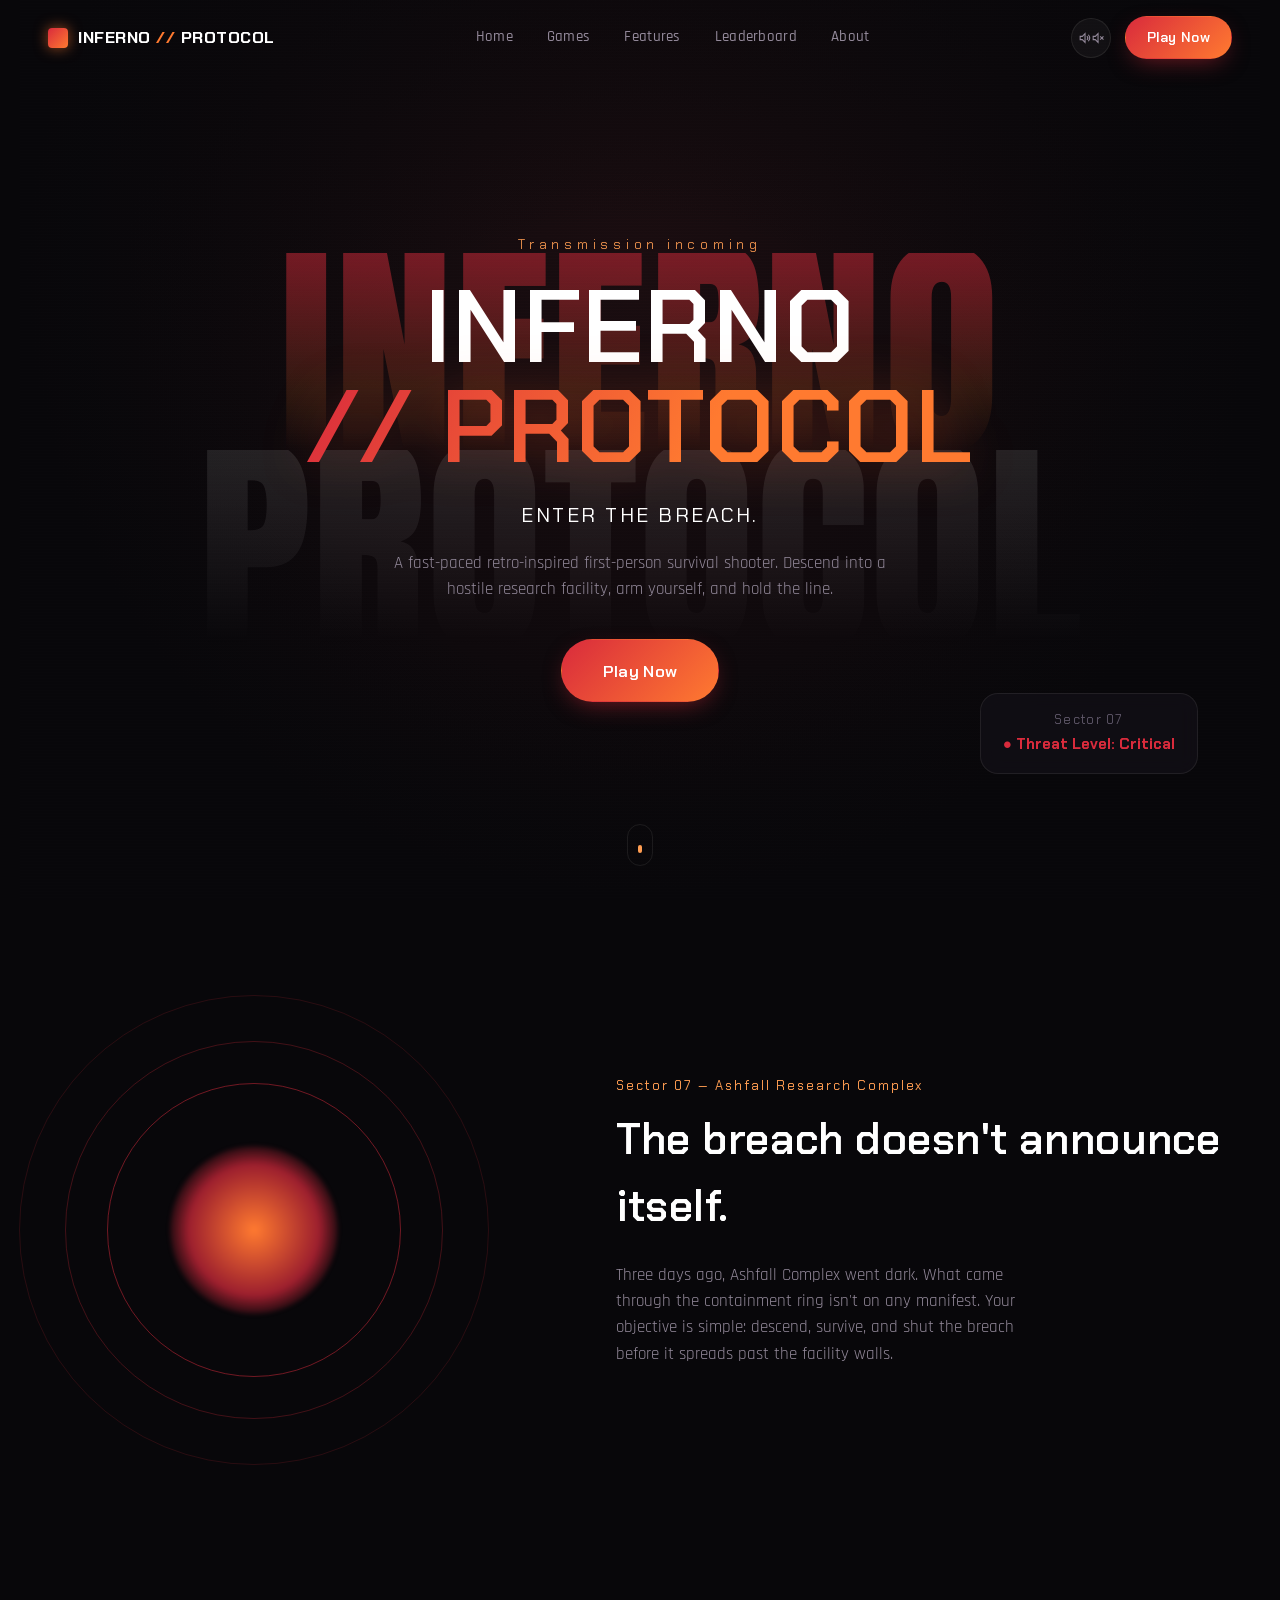
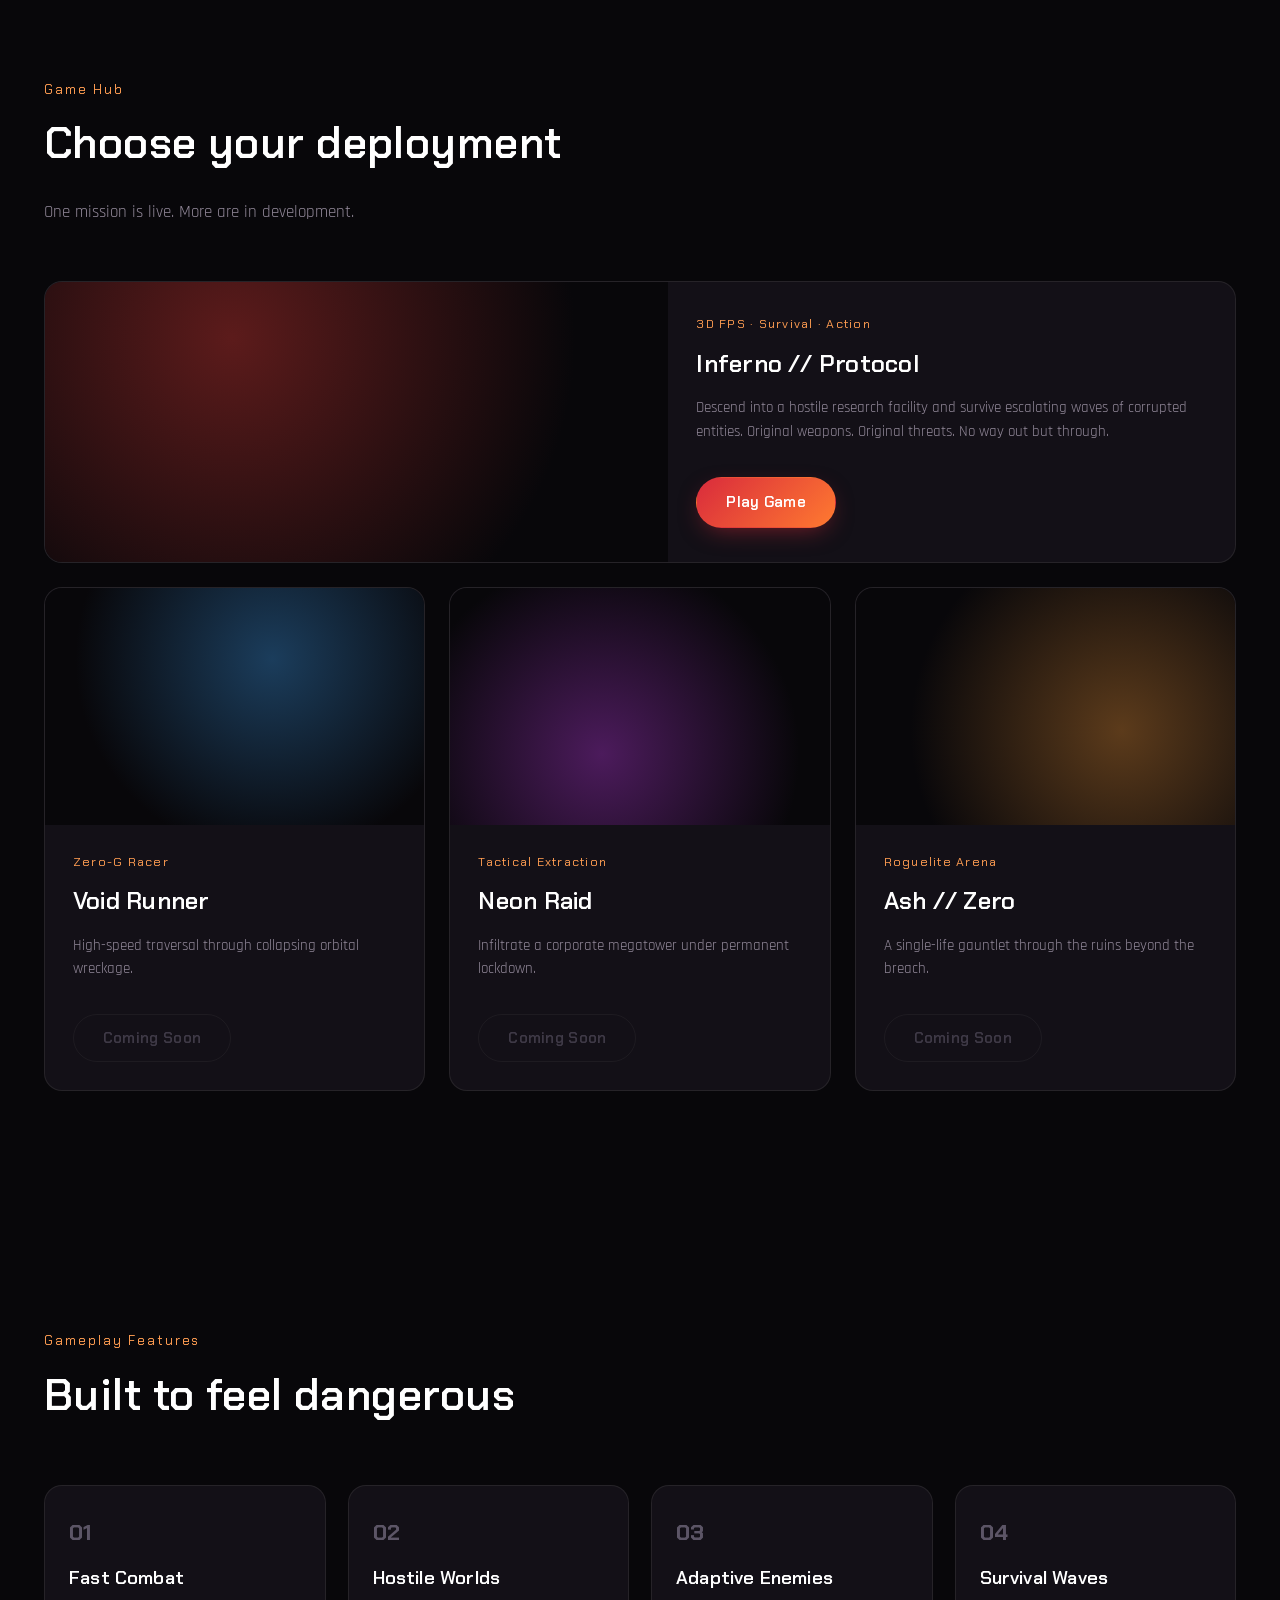
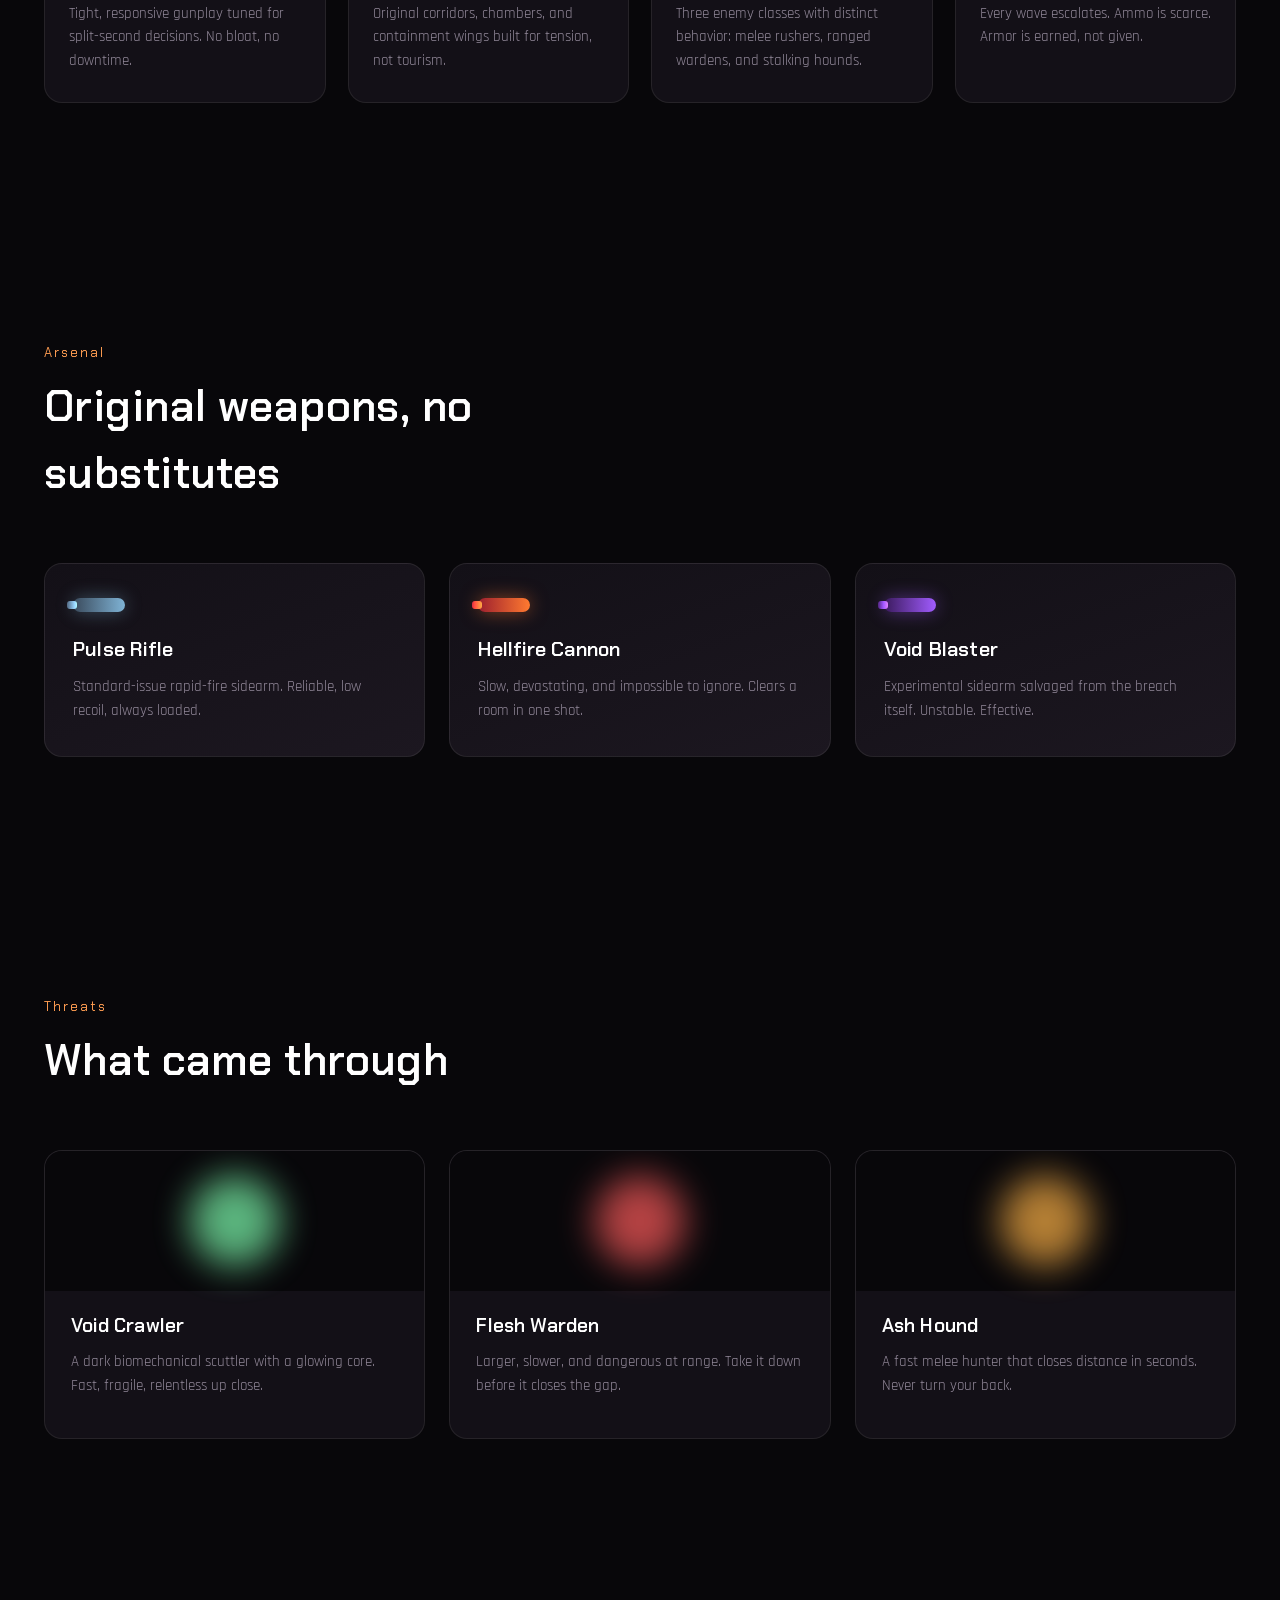
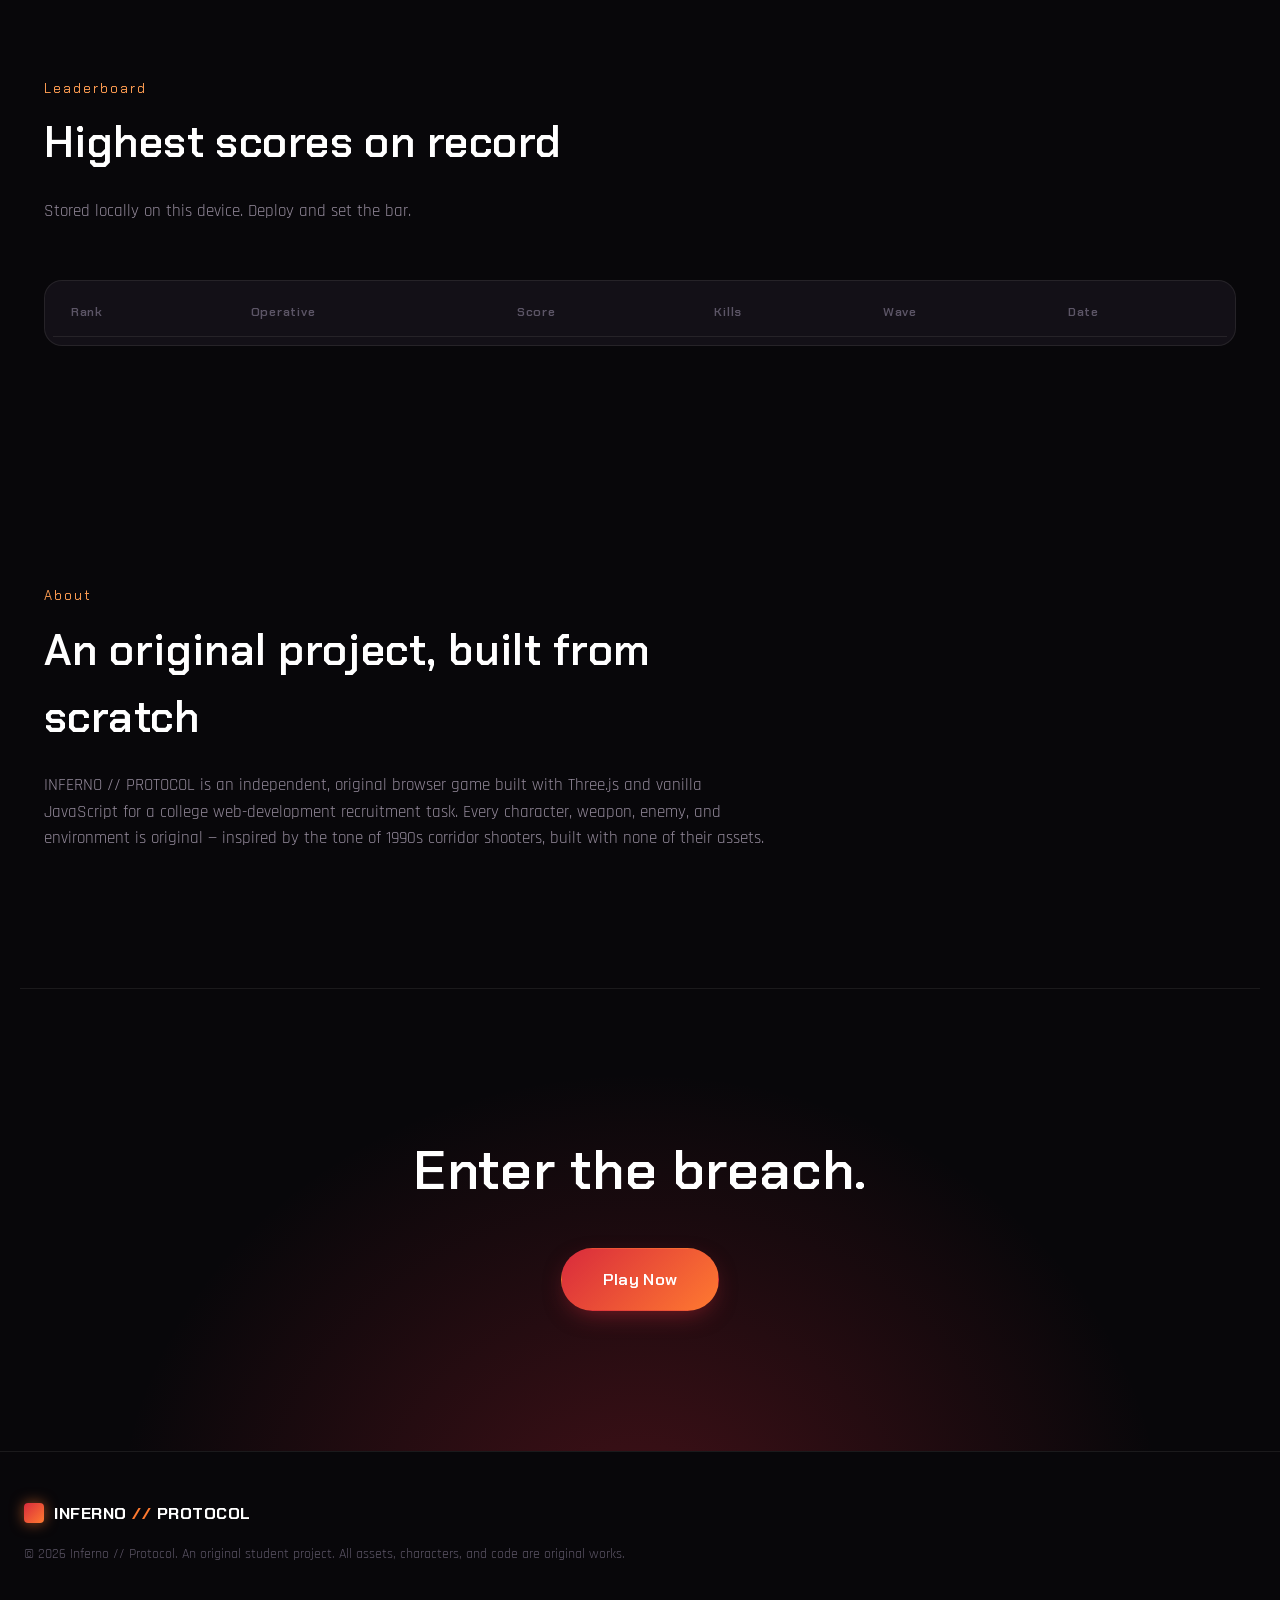
==== commit 41f0d8c0: "Fix enemy AI, pathfinding, lighting and vignette" ====
--- a/index.html
+++ b/index.html
@@ -8,7 +8,7 @@
 <link rel="icon" href="data:image/svg+xml,<svg xmlns=%22http://www.w3.org/2000/svg%22 viewBox=%220 0 100 100%22><text y=%22.9em%22 font-size=%2290%22>🔥</text></svg>">
 <link rel="preconnect" href="https://fonts.googleapis.com">
 <link rel="preconnect" href="https://fonts.gstatic.com" crossorigin>
-<link href="https://fonts.googleapis.com/css2?family=Rajdhani:wght@500;600;700&family=Chakra+Petch:wght@400;500;600;700&display=swap" rel="stylesheet">
+<link href="https://fonts.googleapis.com/css2?family=Anton&family=Rajdhani:wght@500;600;700&family=Chakra+Petch:wght@400;500;600;700&display=swap" rel="stylesheet">
 <link rel="stylesheet" href="css/style.css">
 <link rel="stylesheet" href="css/responsive.css">
 </head>
@@ -63,6 +63,11 @@
     <div class="hero-scanlines"></div>
   </div>
 
+  <div class="hero-wordmark" aria-hidden="true">
+    <span>INFERNO</span>
+    <span>PROTOCOL</span>
+  </div>
+
   <div class="hero-content">
     <p class="eyebrow-status" aria-hidden="true">Transmission incoming</p>
     <h1 class="hero-title">
@@ -74,7 +79,6 @@
 
     <div class="hero-actions">
       <a href="game/game.html" class="btn btn-pill btn-primary btn-lg">Play Now</a>
-      <button class="btn btn-pill btn-ghost btn-lg" id="watchTrailerBtn">Watch Trailer</button>
     </div>
   </div>
 
@@ -87,21 +91,6 @@
     <span></span>
   </button>
 </section>
-
-<!-- ============ TRAILER MODAL ============ -->
-<div class="modal" id="trailerModal" role="dialog" aria-modal="true" aria-label="Trailer preview" hidden>
-  <div class="modal-backdrop" data-close-modal></div>
-  <div class="modal-panel trailer-panel">
-    <button class="modal-close" data-close-modal aria-label="Close trailer">&times;</button>
-    <div class="trailer-frame">
-      <p class="trailer-caption">SECTOR 07 // FIELD RECORDING</p>
-      <div class="trailer-visual" aria-hidden="true">
-        <div class="trailer-particles"></div>
-      </div>
-      <p class="trailer-note">No survivors filed a report. Deploy to find out why.</p>
-    </div>
-  </div>
-</div>
 
 <!-- ============ ENTER THE BREACH ============ -->
 <section class="breach reveal" id="breach">
--- a/css/style.css
+++ b/css/style.css
@@ -20,6 +20,7 @@
   /* Type */
   --f-display: 'Chakra Petch', 'Rajdhani', sans-serif;
   --f-body: 'Rajdhani', 'Chakra Petch', sans-serif;
+  --f-impact: 'Anton', 'Chakra Petch', sans-serif;
 
   /* Layout */
   --nav-h: 76px;
@@ -221,6 +222,26 @@
   position: absolute; inset: 0; opacity: 0.05; mix-blend-mode: overlay;
   background: repeating-linear-gradient(to bottom, #fff 0px, #fff 1px, transparent 1px, transparent 3px);
 }
+.hero-wordmark {
+  position: absolute; inset: 0; z-index: 1;
+  display: flex; flex-direction: column; align-items: center; justify-content: center;
+  overflow: hidden; pointer-events: none;
+  font-family: var(--f-impact);
+  text-transform: uppercase;
+  line-height: 0.82;
+  letter-spacing: 0.01em;
+  white-space: nowrap;
+}
+.hero-wordmark span {
+  font-size: clamp(6rem, 19vw, 15rem);
+  background: linear-gradient(180deg, rgba(217,43,60,0.5), rgba(255,122,48,0.14) 70%, transparent 100%);
+  -webkit-background-clip: text; background-clip: text; color: transparent;
+  filter: blur(0.3px);
+}
+.hero-wordmark span:last-child {
+  background: linear-gradient(180deg, rgba(255,255,255,0.1), rgba(255,255,255,0.03) 70%, transparent 100%);
+  -webkit-background-clip: text; background-clip: text; color: transparent;
+}
 .hero-content { position: relative; z-index: 2; max-width: 780px; }
 .eyebrow-status {
   font-family: var(--f-display);
@@ -272,39 +293,6 @@
   animation: scrollDown 1.8s infinite;
 }
 @keyframes scrollDown { 0% { opacity: 0; transform: translateY(0); } 30% { opacity: 1; } 100% { opacity: 0; transform: translateY(14px); } }
-
-/* ---------- Modal / trailer ---------- */
-.modal { position: fixed; inset: 0; z-index: 500; display: flex; align-items: center; justify-content: center; padding: 24px; }
-.modal[hidden] { display: none; }
-.modal-backdrop { position: absolute; inset: 0; background: rgba(5,4,6,0.85); backdrop-filter: blur(6px); }
-.modal-panel {
-  position: relative; z-index: 1; max-width: 720px; width: 100%;
-  background: var(--c-charcoal); border: 1px solid var(--c-line);
-  border-radius: var(--radius-card); padding: 32px;
-  animation: modalIn 0.3s var(--ease);
-}
-@keyframes modalIn { from { opacity: 0; transform: translateY(16px) scale(0.98); } to { opacity: 1; transform: none; } }
-.modal-close {
-  position: absolute; top: 16px; right: 16px; width: 36px; height: 36px;
-  border-radius: 50%; border: 1px solid var(--c-line); background: rgba(255,255,255,0.04);
-  color: #fff; font-size: 1.3rem; line-height: 1;
-}
-.trailer-caption { font-family: var(--f-display); color: var(--c-fire-soft); letter-spacing: 0.15em; font-size: 0.8rem; margin-bottom: 16px; }
-.trailer-visual {
-  aspect-ratio: 16/9; border-radius: 12px; overflow: hidden; position: relative;
-  background: radial-gradient(circle at 50% 40%, var(--c-ember), var(--c-void));
-  border: 1px solid var(--c-line);
-}
-.trailer-particles { position: absolute; inset: 0; }
-.trailer-particles::before, .trailer-particles::after {
-  content: ''; position: absolute; width: 3px; height: 3px; border-radius: 50%;
-  background: var(--c-fire); box-shadow: 0 0 12px 3px var(--c-fire);
-  animation: emberFloat 4s linear infinite;
-}
-.trailer-particles::after { left: 60%; animation-duration: 6s; animation-delay: 1.5s; }
-.trailer-particles::before { left: 30%; top: 80%; }
-@keyframes emberFloat { from { transform: translateY(0); opacity: 1; } to { transform: translateY(-220px); opacity: 0; } }
-.trailer-note { margin-top: 16px; font-style: italic; color: var(--c-text-dim); }
 
 /* ---------- Section shared ---------- */
 main > section { padding: 120px 24px; max-width: var(--container); margin: 0 auto; position: relative; }
--- a/css/responsive.css
+++ b/css/responsive.css
@@ -42,6 +42,7 @@
   .hero-actions { flex-direction: column; width: 100%; }
   .hero-actions .btn { width: 100%; }
   .footer-inner { align-items: flex-start; }
+  .hero-wordmark { opacity: 0.6; }
 }
 
 @media (max-width: 400px) {
